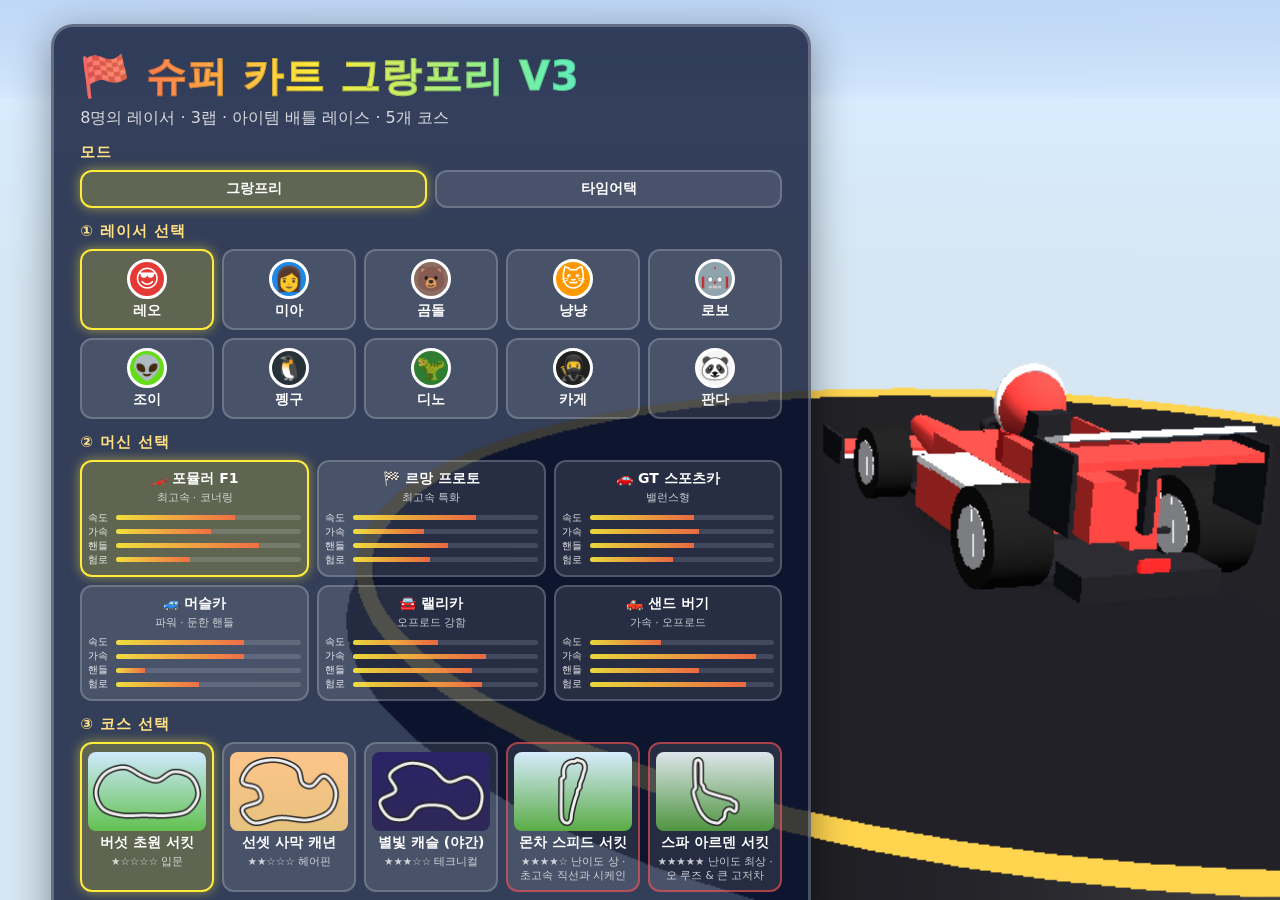
==== kart-racing-v3/index.html @ 1656279f "Add Super Kart Grand Prix V3 test build" ====
<!DOCTYPE html>
<html lang="ko">
<head>
<meta charset="utf-8">
<meta name="viewport" content="width=device-width, initial-scale=1">
<title>슈퍼 카트 그랑프리 V3</title>
<link rel="stylesheet" href="style.css">
</head>
<body>
<div id="menu">
  <div class="panel">
    <h1>🏁 슈퍼 카트 그랑프리 V3</h1>
    <div class="sub" id="modeDescription"></div>
    <h3>모드</h3><div id="modes" class="grid" aria-label="게임 모드"></div><div id="menuRecord" class="hidden"></div>
    <h3>① 레이서 선택</h3><div id="chars" class="grid"></div>
    <h3>② 머신 선택</h3><div id="vehs" class="grid"></div>
    <h3>③ 코스 선택</h3><div id="tracks" class="grid"></div>
    <h3>④ 클래스</h3><div id="ccs" class="grid"></div>
    <div class="opts"><button id="optBgm" class="opt"></button><button id="optSnd" class="opt"></button><button id="optHq" class="opt"></button></div>
    <div id="gpuWarn" class="warn hidden">⚠ 브라우저의 <b>하드웨어 가속</b>이 꺼져 있어 그래픽카드를 쓰지 못하고 있습니다 (매우 느려짐).<br>크롬/엣지 설정 → 시스템 → <b>“가능한 경우 그래픽 가속 사용”</b>을 켜고 브라우저를 재시작하세요.</div>
    <div id="gpuInfo" class="gpuinfo"></div>
    <button id="startBtn" class="btn">레이스 시작! (Enter)</button>
    <div class="controls">
      <table>
        <tr><td><kbd>↑</kbd><kbd>W</kbd><kbd>X</kbd></td><td>가속 (A 버튼)</td><td><kbd>↓</kbd><kbd>S</kbd><kbd>Z</kbd></td><td>브레이크 / 후진 (B)</td></tr>
        <tr><td><kbd>←</kbd><kbd>→</kbd><kbd>A</kbd><kbd>D</kbd></td><td>핸들</td><td><kbd>Space</kbd><kbd>Shift</kbd></td><td>점프 · 드리프트 (R)</td></tr>
        <tr><td><kbd>E</kbd><kbd>Q</kbd><kbd>F</kbd></td><td>아이템 사용 (L)</td><td><kbd>↓</kbd>+<kbd>E</kbd></td><td>등껍질 뒤로 던지기</td></tr>
        <tr><td><kbd>C</kbd></td><td>뒤돌아보기</td><td><kbd>Esc</kbd> / <kbd>B</kbd> / <kbd>M</kbd></td><td>일시정지 / BGM / 효과음</td></tr>
      </table>
      <div class="tip">💡 <b>드리프트</b>: 커브에서 방향키를 누른 채 점프 키를 꾹 → 불꽃이 <span style="color:#40c4ff">파랑</span>→<span style="color:#ff9100">주황</span>→<span style="color:#e040fb">보라</span>로 바뀔 때 떼면 미니 터보!<br>
      🚀 <b>로켓 스타트</b>: 카운트다운 “2”가 나올 때 가속 키를 누르고 유지 · 🎮 게임패드 지원 (A 가속, B 브레이크, RB 드리프트, LB 아이템)</div>
    </div>
  </div>
</div>

<div id="loading" class="hidden"><div>🏁 코스 준비 중...</div></div>
<div id="speedLines" aria-hidden="true"></div>
<div id="bootError" class="hidden" role="alert"></div>
<div id="hud" class="hidden">
  <div id="topL"><div id="lap">LAP 1/3</div><div id="time">0:00.000</div><div id="lapClock"></div><div id="lapCompare"></div></div>
  <div id="itemBox"><div id="itemIcon"></div></div>
  <canvas id="minimap" width="190" height="190"></canvas>
  <div id="speedWrap"><span id="speed">0</span><small>km/h</small></div>
  <div id="posWrap"><span id="pos">1</span><span id="posSuf">위</span></div>
  <div id="center"></div>
  <div id="banner"></div>
  <div id="wrong">⚠ 역주행!</div>
  <div id="fps"></div>
  <div id="hint">Esc 일시정지 · C 뒤돌아보기 · B BGM · M 효과음</div>
</div>

<div id="pause" class="overlay hidden"><div class="panel">
  <h1 style="font-size:34px">일시정지</h1>
  <button id="resumeBtn" class="btn">계속하기</button>
  <div class="row2"><button id="restartBtn" class="btn alt">다시 시작</button><button id="quitBtn" class="btn alt">메뉴로</button></div>
</div></div>

<div id="results" class="overlay hidden"><div class="panel">
  <h1 id="resTitle" style="font-size:40px">결과</h1>
  <table id="resTable"></table>
  <div id="resBest" style="margin-top:8px;opacity:.85"></div>
  <div class="note" id="resNote">* 표시는 아직 완주하지 않은 레이서의 예상 기록</div>
  <div class="row2"><button id="retryBtn" class="btn">다시 하기</button><button id="menuBtn" class="btn alt">메뉴로</button></div>
</div></div>

<script defer src="three.min.js"></script>
<script defer src="race-v3.js"></script>
<script defer src="effects-v3.js"></script>
<script defer src="game.js"></script>
</body>
</html>
---- kart-racing-v3/style.css ----
*{box-sizing:border-box}
html,body{margin:0;height:100%;overflow:hidden;background:#000;font-family:'Segoe UI','Malgun Gothic',system-ui,sans-serif;color:#fff;user-select:none}
canvas{display:block}
.hidden{display:none!important}
#menu{position:fixed;inset:0;display:flex;align-items:flex-start;justify-content:flex-start;padding:24px 4vw;overflow:auto}
.panel{background:rgba(10,20,50,.8);border:3px solid rgba(255,255,255,.25);border-radius:22px;padding:22px 26px;max-width:760px;width:100%;box-shadow:0 10px 40px rgba(0,0,0,.4);margin:auto 0}
h1{margin:0 0 4px;font-size:40px;font-weight:900;letter-spacing:1px;background:linear-gradient(90deg,#ff5252,#ffeb3b,#69f0ae,#40c4ff);-webkit-background-clip:text;background-clip:text;color:transparent;-webkit-text-stroke:1px rgba(0,0,0,.2)}
.sub{opacity:.8;margin-bottom:12px}
h3{margin:14px 0 8px;font-size:15px;letter-spacing:1px;color:#ffe082}
.grid{display:grid;gap:8px}
#chars{grid-template-columns:repeat(5,1fr)}
#vehs{grid-template-columns:repeat(3,1fr)}
.emo{width:40px;height:40px;border-radius:50%;border:3px solid #fff;display:flex;align-items:center;justify-content:center;font-size:24px}
.bars{width:100%;margin-top:3px}.bar{display:flex;align-items:center;gap:4px;font-size:10px;opacity:.9}.bar span{width:24px;text-align:left}.bar i{flex:1;height:5px;background:rgba(255,255,255,.15);border-radius:3px;overflow:hidden}.bar i b{display:block;height:100%;background:linear-gradient(90deg,#ffeb3b,#ff7043)}
.card.hard{border-color:rgba(255,82,82,.6)}.card.hard.sel{border-color:#ffeb3b}
.opts{display:flex;gap:8px;margin-top:10px}.opt{flex:1;padding:8px;border-radius:10px;border:2px solid rgba(255,255,255,.25);background:rgba(255,255,255,.08);color:#fff;font:inherit;font-size:13px;cursor:pointer}.opt:hover{background:rgba(255,255,255,.18)}
#loading{position:fixed;inset:0;background:radial-gradient(circle,#1a2a5a,#050a1a);display:flex;align-items:center;justify-content:center;font-size:32px;font-weight:900;z-index:5}
#loading div{animation:blink 1s infinite}
#tracks{grid-template-columns:repeat(5,1fr)}
#ccs{grid-template-columns:repeat(3,1fr)}
.card{background:rgba(255,255,255,.1);border:2px solid rgba(255,255,255,.2);color:#fff;border-radius:12px;padding:8px 6px;cursor:pointer;display:flex;flex-direction:column;align-items:center;gap:3px;font:inherit;transition:.12s}
.card:hover{background:rgba(255,255,255,.2);transform:translateY(-2px)}
.card.sel{border-color:#ffeb3b;background:rgba(255,235,59,.22);box-shadow:0 0 12px rgba(255,235,59,.5)}
.card small{opacity:.75;font-size:10.5px;text-align:center;line-height:1.3}
.card b{font-size:14px}
.swatch{width:28px;height:28px;border-radius:50%;border:3px solid #fff}
.trk canvas{border-radius:8px;width:100%;height:auto}
.btn{margin-top:16px;width:100%;padding:14px;font-size:22px;font-weight:900;border:none;border-radius:14px;cursor:pointer;background:linear-gradient(180deg,#ff5252,#d32f2f);color:#fff;box-shadow:0 5px 0 #8e1c1c;font-family:inherit}
.btn:hover{filter:brightness(1.1)}
.btn:active{transform:translateY(3px);box-shadow:0 2px 0 #8e1c1c}
.btn.alt{background:linear-gradient(180deg,#42a5f5,#1565c0);box-shadow:0 5px 0 #0d3c78}
.controls{margin-top:14px;font-size:13px;line-height:1.7;background:rgba(0,0,0,.3);border-radius:12px;padding:10px 14px}
.controls table{border-collapse:collapse;width:100%}
.controls td{padding:1px 6px;vertical-align:top}
kbd{display:inline-block;background:#fff;color:#222;border-radius:5px;padding:0 6px;font-size:12px;font-weight:700;box-shadow:0 2px 0 #999;margin:1px}
.tip{opacity:.8;font-size:12px;margin-top:6px}
/* HUD */
#hud{position:fixed;inset:0;pointer-events:none}
#posWrap{position:absolute;right:28px;bottom:20px;font-weight:900;text-shadow:0 4px 0 rgba(0,0,0,.45);display:flex;align-items:flex-end}
#pos{font-size:110px;line-height:1;-webkit-text-stroke:3px #222}
#pos.p1{color:#ffd700}#pos.p2{color:#e0e0e0}#pos.p3{color:#ff9f43}#pos.p4{color:#fff}
#posSuf{font-size:40px;margin:0 0 14px 4px;-webkit-text-stroke:1.5px #222}
#topL{position:absolute;left:24px;top:18px}
#lap{font-size:34px;font-weight:900;-webkit-text-stroke:1.5px #222;text-shadow:0 3px 0 rgba(0,0,0,.4)}
#time{font-size:24px;font-weight:800;font-family:Consolas,monospace;text-shadow:0 2px 3px #000}
#itemBox{position:absolute;left:50%;top:14px;transform:translateX(-50%);width:96px;height:96px;border-radius:50%;background:radial-gradient(circle,rgba(255,255,255,.35),rgba(0,0,0,.45));border:5px solid #fff;display:flex;align-items:center;justify-content:center;box-shadow:0 0 0 4px rgba(0,0,0,.4)}
#itemIcon{font-size:54px;line-height:1;position:relative;display:flex;align-items:center;justify-content:center}
#itemIcon.spin{filter:blur(.5px)}
#itemIcon .cnt{position:absolute;right:-26px;bottom:-14px;font-size:22px;font-weight:900;-webkit-text-stroke:1px #000}
.shell{display:inline-block;width:52px;height:44px;border-radius:50% 50% 40% 40%;border:5px solid #fff;box-shadow:inset 0 -8px 0 rgba(0,0,0,.25)}
.shell.g{background:radial-gradient(circle at 40% 35%,#8f8,#1a9c2a)}
.shell.r{background:radial-gradient(circle at 40% 35%,#f88,#c01818)}
#itemLbl{position:absolute;left:50%;top:116px;transform:translateX(-50%);font-size:12px;opacity:.85;text-shadow:0 1px 2px #000}
#speedWrap{position:absolute;left:24px;bottom:20px;font-weight:900;text-shadow:0 3px 0 rgba(0,0,0,.4)}
#speed{font-size:48px;-webkit-text-stroke:1.5px #222}
#speedWrap small{font-size:16px;margin-left:4px}
#minimap{position:absolute;right:20px;top:16px;width:190px;height:190px;background:rgba(0,0,0,.25);border-radius:16px}
#center{position:absolute;left:0;right:0;top:28%;text-align:center;opacity:0;transition:opacity .15s}
#center.show{opacity:1}
.count{font-size:150px;font-weight:900;color:#ffeb3b;-webkit-text-stroke:5px #c62828;text-shadow:0 8px 0 rgba(0,0,0,.4);animation:pop .5s}
.finish{font-size:110px;font-weight:900;font-style:italic;color:#fff;-webkit-text-stroke:5px #1565c0;text-shadow:0 8px 0 rgba(0,0,0,.4);animation:pop .6s}
.fin2{font-size:60px;font-weight:900;color:#ffd700;-webkit-text-stroke:3px #222}
@keyframes pop{0%{transform:scale(2.4);opacity:0}60%{transform:scale(.9);opacity:1}100%{transform:scale(1)}}
#banner{position:absolute;left:50%;top:150px;transform:translateX(-50%) scale(.8);font-size:36px;font-weight:900;background:rgba(0,0,0,.55);padding:6px 26px;border-radius:40px;opacity:0;transition:.2s;white-space:nowrap}
#banner.show{opacity:1;transform:translateX(-50%) scale(1)}
#wrong{position:absolute;left:50%;top:40%;transform:translateX(-50%);font-size:44px;font-weight:900;color:#ff5252;-webkit-text-stroke:2px #fff;opacity:0}
#wrong.show{opacity:1;animation:blink .5s infinite}
@keyframes blink{50%{opacity:.2}}
#fps{position:absolute;left:24px;top:92px;font-size:12px;opacity:.75;font-family:Consolas,monospace;text-shadow:0 1px 2px #000}
#hint{position:absolute;left:50%;bottom:12px;transform:translateX(-50%);font-size:12px;opacity:.7;text-shadow:0 1px 2px #000}
.overlay{position:fixed;inset:0;background:rgba(0,0,20,.6);display:flex;align-items:center;justify-content:center}
.overlay .panel{max-width:600px;text-align:center}
#resTable{width:100%;border-collapse:collapse;margin-top:10px;font-size:17px}
#resTable th{font-size:13px;opacity:.7;padding:4px}
#resTable td{padding:6px;border-top:1px solid rgba(255,255,255,.12)}
#resTable tr.me td{background:rgba(255,235,59,.25);font-weight:800}
.dot{display:inline-block;width:12px;height:12px;border-radius:50%;margin-right:8px;border:2px solid #fff;vertical-align:-1px}
.row2{display:flex;gap:12px}.row2 .btn{flex:1}
.warn{margin-top:10px;padding:10px 12px;border-radius:10px;background:rgba(255,82,82,.25);border:2px solid #ff5252;font-size:13px;line-height:1.5}
.gpuinfo{margin-top:6px;font-size:11px;opacity:.55}
.note{font-size:11px;opacity:.6;margin-top:6px}

#modes{grid-template-columns:repeat(2,1fr)}
#menuRecord{margin-top:6px;font-size:12px;color:#ffe082}
#lapClock{margin-top:4px;font-size:15px;font-variant-numeric:tabular-nums}
#lapCompare{font-size:12px;color:#ffe082;font-variant-numeric:tabular-nums}
#fps{top:134px}
#speedLines{position:fixed;inset:0;pointer-events:none;opacity:0;mix-blend-mode:screen;
  background:repeating-conic-gradient(from 9deg at 50% 53%,transparent 0deg 12deg,#dbf5ff9c 12.2deg 12.5deg,transparent 12.9deg 30deg);
  mask-image:radial-gradient(ellipse at 50% 53%,transparent 0 52%,#0005 63%,#000 87%);
}
#resNote{line-height:1.4}
#resBest{line-height:1.45;white-space:pre-line}
#bootError{position:fixed;inset:50% 12% auto;padding:20px;background:#37161c;color:white;border:2px solid #ff7777;z-index:8}
@media(max-width:600px){
  #menu{padding:12px}.panel{padding:12px}h1{font-size:30px}
  #tracks{grid-template-columns:repeat(3,1fr)}
  #fps{left:12px;top:120px}
  #resTable{font-size:13px}
}
@media(prefers-reduced-motion:reduce){#speedLines{display:none}}
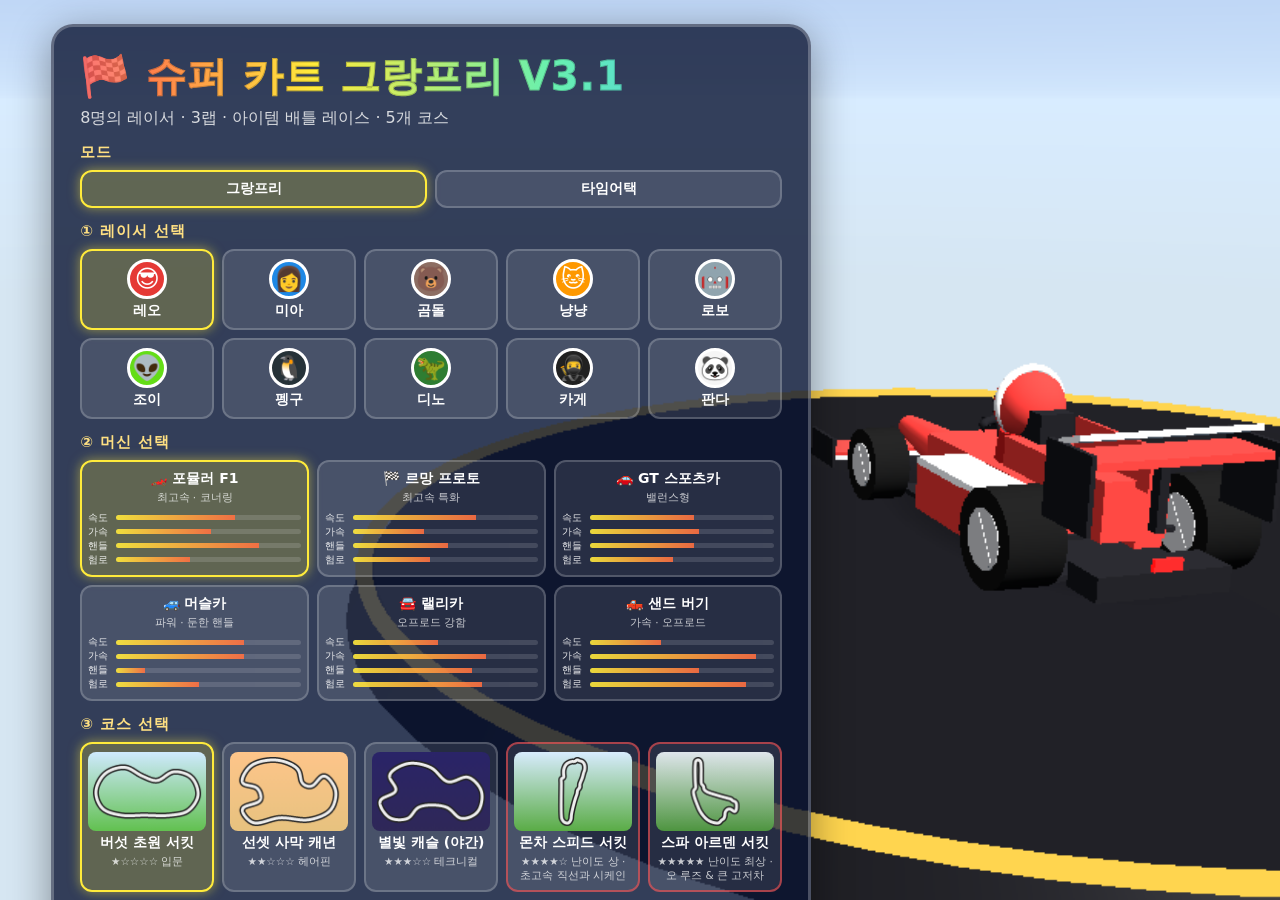
==== commit d034d459: "Fix Kart V3 race timing, controls, and start visibility" ====
--- a/kart-racing-v3/index.html
+++ b/kart-racing-v3/index.html
@@ -3,20 +3,20 @@
 <head>
 <meta charset="utf-8">
 <meta name="viewport" content="width=device-width, initial-scale=1">
-<title>슈퍼 카트 그랑프리 V3</title>
-<link rel="stylesheet" href="style.css">
+<title>슈퍼 카트 그랑프리 V3.1</title>
+<link rel="stylesheet" href="style.css?v=3.1">
 </head>
 <body>
 <div id="menu">
   <div class="panel">
-    <h1>🏁 슈퍼 카트 그랑프리 V3</h1>
+    <h1>🏁 슈퍼 카트 그랑프리 V3.1</h1>
     <div class="sub" id="modeDescription"></div>
     <h3>모드</h3><div id="modes" class="grid" aria-label="게임 모드"></div><div id="menuRecord" class="hidden"></div>
     <h3>① 레이서 선택</h3><div id="chars" class="grid"></div>
     <h3>② 머신 선택</h3><div id="vehs" class="grid"></div>
     <h3>③ 코스 선택</h3><div id="tracks" class="grid"></div>
     <h3>④ 클래스</h3><div id="ccs" class="grid"></div>
-    <div class="opts"><button id="optBgm" class="opt"></button><button id="optSnd" class="opt"></button><button id="optHq" class="opt"></button></div>
+    <div class="opts"><button id="optBgm" class="opt"></button><button id="optSnd" class="opt"></button><button id="optHq" class="opt"></button><button id="optGhost" class="opt hidden" aria-pressed="true"></button></div>
     <div id="gpuWarn" class="warn hidden">⚠ 브라우저의 <b>하드웨어 가속</b>이 꺼져 있어 그래픽카드를 쓰지 못하고 있습니다 (매우 느려짐).<br>크롬/엣지 설정 → 시스템 → <b>“가능한 경우 그래픽 가속 사용”</b>을 켜고 브라우저를 재시작하세요.</div>
     <div id="gpuInfo" class="gpuinfo"></div>
     <button id="startBtn" class="btn">레이스 시작! (Enter)</button>
@@ -37,7 +37,7 @@
 <div id="speedLines" aria-hidden="true"></div>
 <div id="bootError" class="hidden" role="alert"></div>
 <div id="hud" class="hidden">
-  <div id="topL"><div id="lap">LAP 1/3</div><div id="time">0:00.000</div><div id="lapClock"></div><div id="lapCompare"></div></div>
+  <div id="topL"><div id="lap">LAP 1/3</div><div id="time">0:00.000</div><div id="lapClock"></div><div id="lapCompare"></div><div id="sectorCompare"></div></div>
   <div id="itemBox"><div id="itemIcon"></div></div>
   <canvas id="minimap" width="190" height="190"></canvas>
   <div id="speedWrap"><span id="speed">0</span><small>km/h</small></div>
@@ -45,13 +45,15 @@
   <div id="center"></div>
   <div id="banner"></div>
   <div id="wrong">⚠ 역주행!</div>
-  <div id="fps"></div>
+  <div id="fps"></div><div id="frameLatency"></div>
   <div id="hint">Esc 일시정지 · C 뒤돌아보기 · B BGM · M 효과음</div>
 </div>
 
 <div id="pause" class="overlay hidden"><div class="panel">
   <h1 style="font-size:34px">일시정지</h1>
+  <p id="pauseReason" role="status"></p>
   <button id="resumeBtn" class="btn">계속하기</button>
+  <button id="pauseQuality" class="opt" aria-pressed="false">주행 그래픽</button>
   <div class="row2"><button id="restartBtn" class="btn alt">다시 시작</button><button id="quitBtn" class="btn alt">메뉴로</button></div>
 </div></div>
 
@@ -64,8 +66,9 @@
 </div></div>
 
 <script defer src="three.min.js"></script>
-<script defer src="race-v3.js"></script>
+<script defer src="race-v3.js?v=3.1"></script>
 <script defer src="effects-v3.js"></script>
-<script defer src="game.js"></script>
+<script defer src="trial-v3.js?v=3.1"></script>
+<script defer src="game.js?v=3.1"></script>
 </body>
 </html>
--- a/kart-racing-v3/style.css
+++ b/kart-racing-v3/style.css
@@ -99,3 +99,12 @@
   #resTable{font-size:13px}
 }
 @media(prefers-reduced-motion:reduce){#speedLines{display:none}}
+
+#menuRecord{white-space:pre-line;line-height:1.55}
+#sectorCompare{font-size:12px;color:#b5faff;font-variant-numeric:tabular-nums;min-height:0}
+#frameLatency{position:absolute;left:24px;top:150px;font:11px Consolas,monospace;opacity:.72;text-shadow:0 1px 2px #000}
+#pauseQuality{display:block;width:100%;margin-top:14px}
+#pauseQuality:disabled{opacity:.6;cursor:default}
+#pauseReason{margin:6px 0 0;color:#ffe082;line-height:1.5;font-size:14px}
+#pauseReason:empty{display:none}
+@media(max-width:600px){#frameLatency{left:12px;top:137px}.opts{flex-wrap:wrap}}
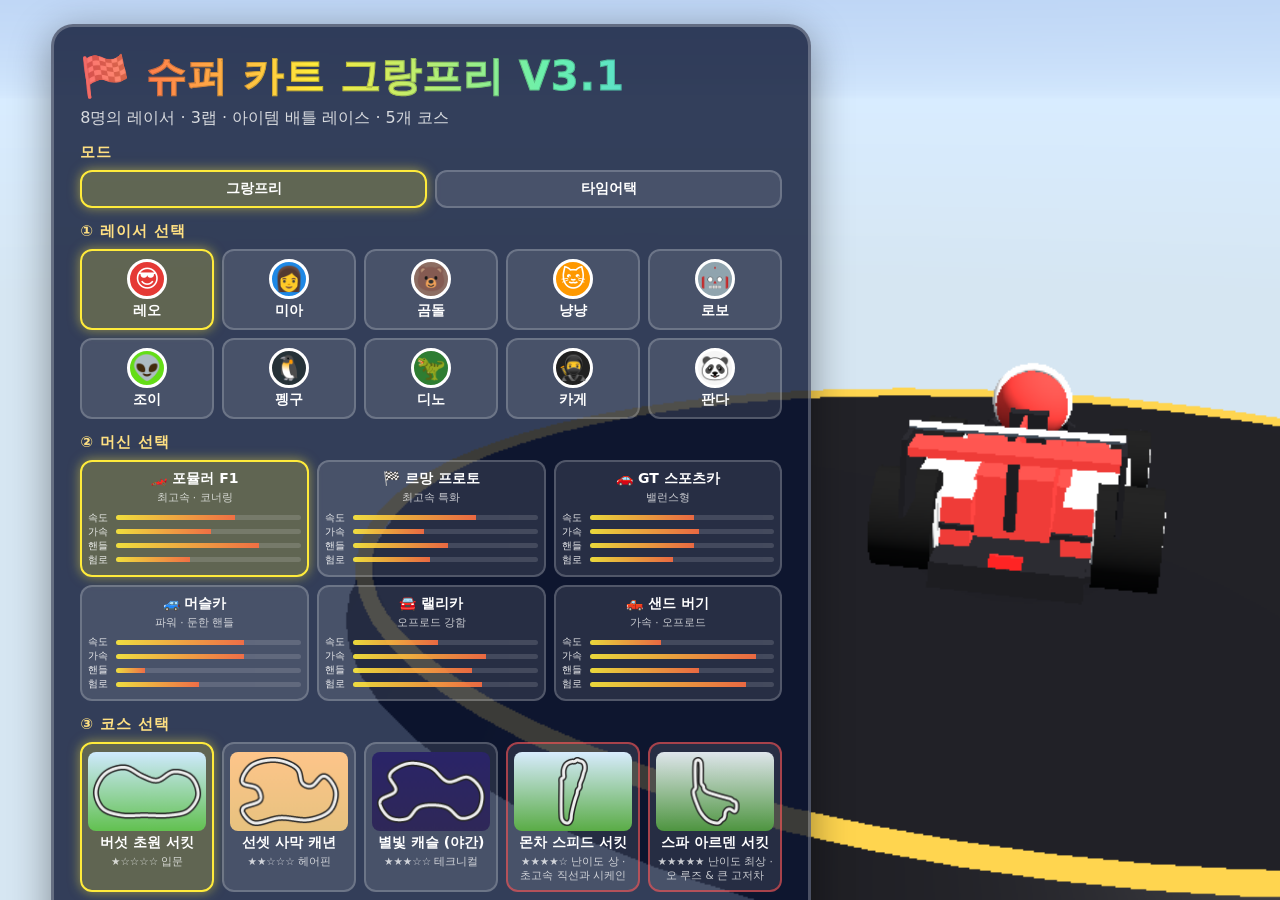
==== commit 8c182b50: "Correct start signage and adapt quality during countdown" ====
--- a/kart-racing-v3/index.html
+++ b/kart-racing-v3/index.html
@@ -69,6 +69,6 @@
 <script defer src="race-v3.js?v=3.1"></script>
 <script defer src="effects-v3.js"></script>
 <script defer src="trial-v3.js?v=3.1"></script>
-<script defer src="game.js?v=3.1"></script>
+<script defer src="game.js?v=3.1.1"></script>
 </body>
 </html>
